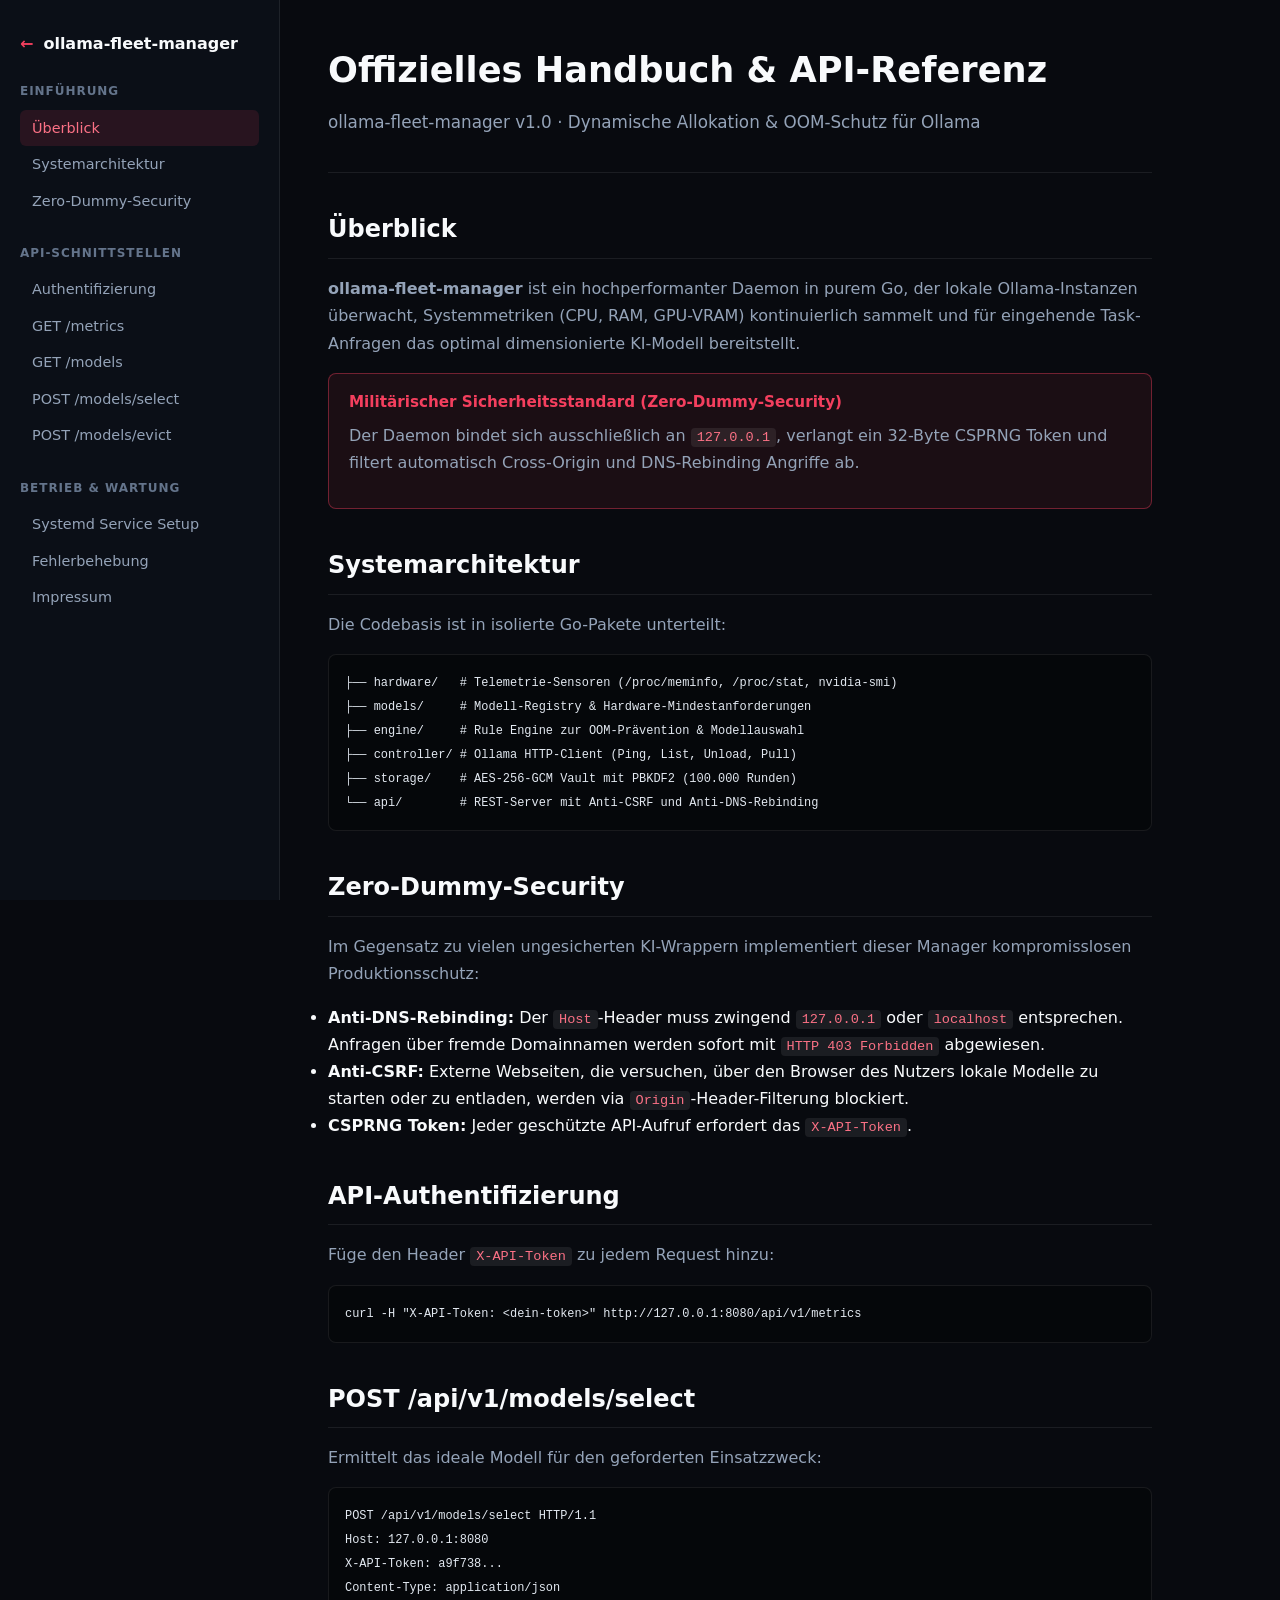
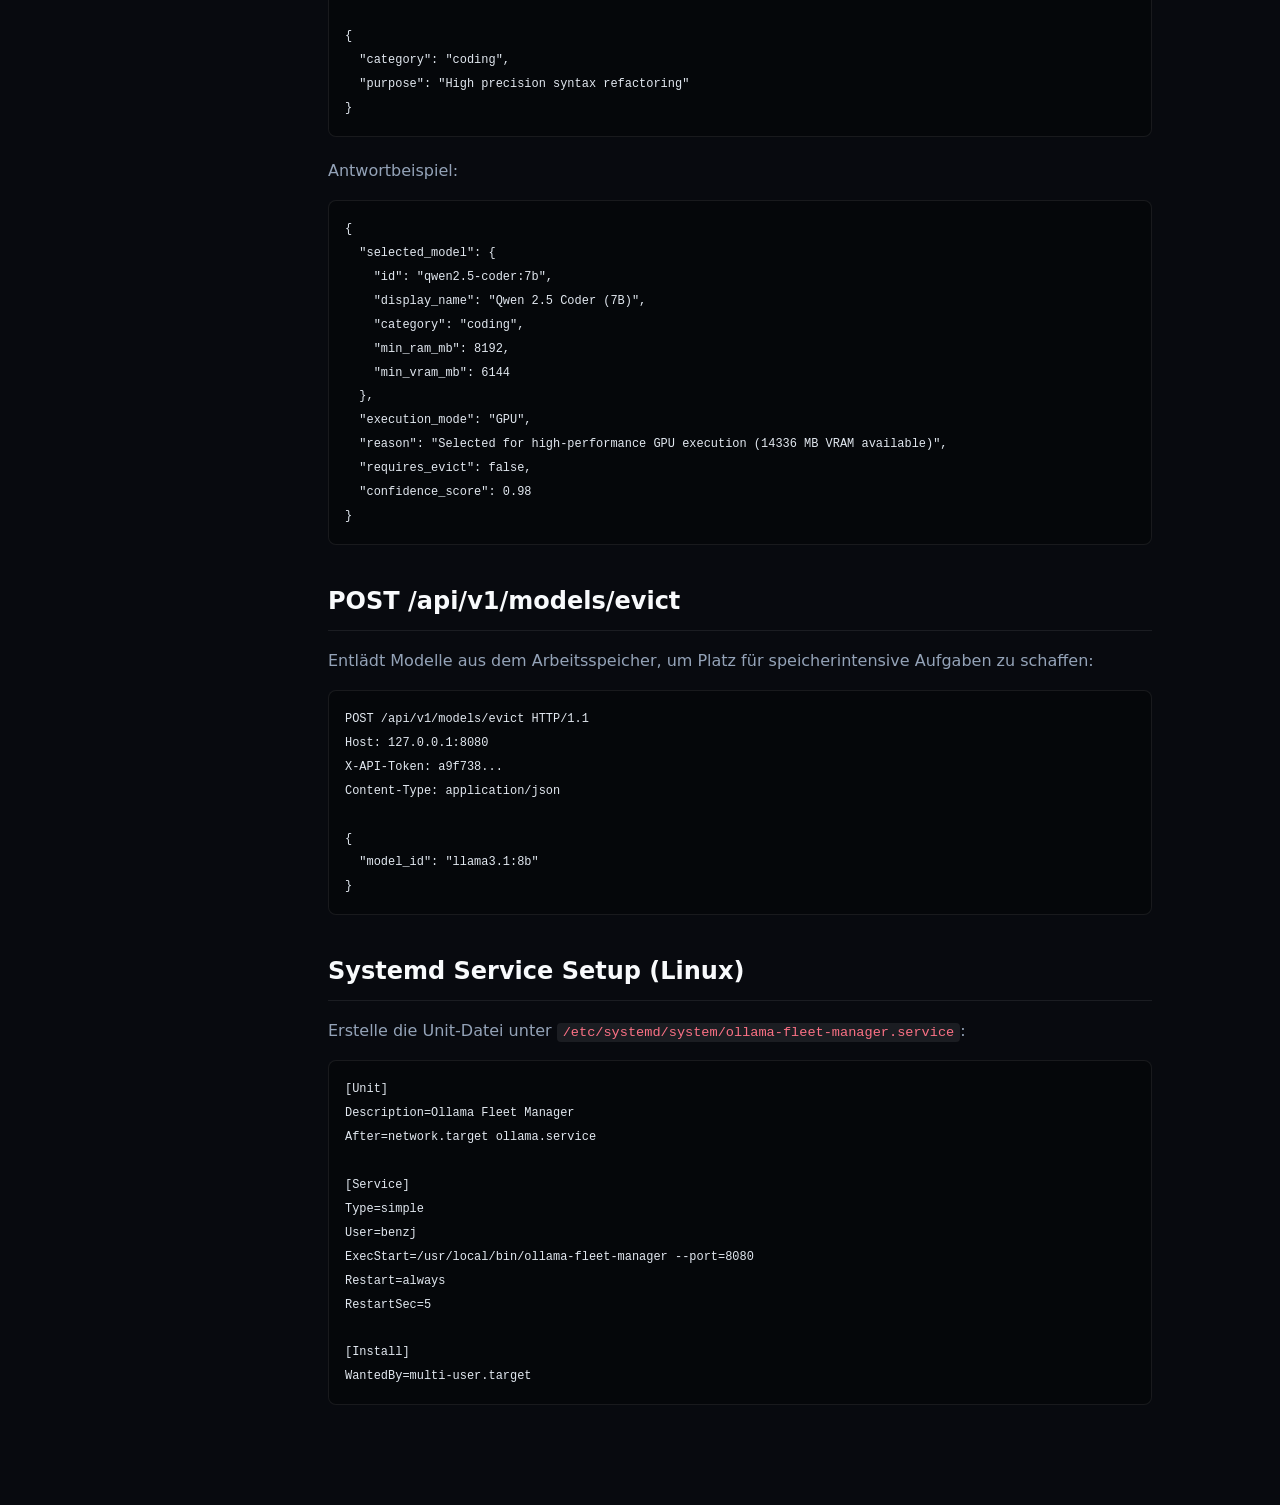
==== wiki/index.html @ 9aa7ca84 "feat(web): initial landing page and web-wiki in cyber rose theme" ====
<!DOCTYPE html>
<html lang="de">
<head>
  <meta charset="UTF-8">
  <meta name="viewport" content="width=device-width, initial-scale=1.0">
  <title>Dokumentation &amp; API-Referenz – ollama-fleet-manager</title>
  <link rel="icon" type="image/svg+xml" href="../favicon.svg">
  <link rel="stylesheet" href="wiki.css">
</head>
<body>

  <div class="wiki-layout">
    <!-- Sidebar -->
    <aside class="wiki-sidebar">
      <a href="../index.html" class="sidebar-brand">
        <span style="color:var(--accent-primary);">←</span>
        <span>ollama-fleet-manager</span>
      </a>

      <div class="sidebar-nav-group">
        <div class="sidebar-heading">Einführung</div>
        <ul class="sidebar-links">
          <li><a href="#uebersicht" class="active">Überblick</a></li>
          <li><a href="#architektur">Systemarchitektur</a></li>
          <li><a href="#security">Zero-Dummy-Security</a></li>
        </ul>
      </div>

      <div class="sidebar-nav-group">
        <div class="sidebar-heading">API-Schnittstellen</div>
        <ul class="sidebar-links">
          <li><a href="#api-auth">Authentifizierung</a></li>
          <li><a href="#api-metrics">GET /metrics</a></li>
          <li><a href="#api-models">GET /models</a></li>
          <li><a href="#api-select">POST /models/select</a></li>
          <li><a href="#api-evict">POST /models/evict</a></li>
        </ul>
      </div>

      <div class="sidebar-nav-group">
        <div class="sidebar-heading">Betrieb &amp; Wartung</div>
        <ul class="sidebar-links">
          <li><a href="#systemd">Systemd Service Setup</a></li>
          <li><a href="#troubleshooting">Fehlerbehebung</a></li>
          <li><a href="https://benzjeremy.github.io/impressum.html">Impressum</a></li>
        </ul>
      </div>
    </aside>

    <!-- Main Wiki Content -->
    <main class="wiki-content">
      <header class="wiki-header">
        <h1 class="wiki-title">Offizielles Handbuch &amp; API-Referenz</h1>
        <p class="wiki-subtitle">ollama-fleet-manager v1.0 · Dynamische Allokation &amp; OOM-Schutz für Ollama</p>
      </header>

      <!-- Overview -->
      <section id="uebersicht">
        <h2>Überblick</h2>
        <p>
          <strong>ollama-fleet-manager</strong> ist ein hochperformanter Daemon in purem Go, der lokale Ollama-Instanzen überwacht, Systemmetriken (CPU, RAM, GPU-VRAM) kontinuierlich sammelt und für eingehende Task-Anfragen das optimal dimensionierte KI-Modell bereitstellt.
        </p>
        <div class="alert-box">
          <h4>Militärischer Sicherheitsstandard (Zero-Dummy-Security)</h4>
          <p>Der Daemon bindet sich ausschließlich an <code>127.0.0.1</code>, verlangt ein 32-Byte CSPRNG Token und filtert automatisch Cross-Origin und DNS-Rebinding Angriffe ab.</p>
        </div>
      </section>

      <!-- Architecture -->
      <section id="architektur">
        <h2>Systemarchitektur</h2>
        <p>Die Codebasis ist in isolierte Go-Pakete unterteilt:</p>
        <pre><code>├── hardware/   # Telemetrie-Sensoren (/proc/meminfo, /proc/stat, nvidia-smi)
├── models/     # Modell-Registry &amp; Hardware-Mindestanforderungen
├── engine/     # Rule Engine zur OOM-Prävention &amp; Modellauswahl
├── controller/ # Ollama HTTP-Client (Ping, List, Unload, Pull)
├── storage/    # AES-256-GCM Vault mit PBKDF2 (100.000 Runden)
└── api/        # REST-Server mit Anti-CSRF und Anti-DNS-Rebinding</code></pre>
      </section>

      <!-- Security -->
      <section id="security">
        <h2>Zero-Dummy-Security</h2>
        <p>
          Im Gegensatz zu vielen ungesicherten KI-Wrappern implementiert dieser Manager kompromisslosen Produktionsschutz:
        </p>
        <ul>
          <li><strong>Anti-DNS-Rebinding:</strong> Der <code>Host</code>-Header muss zwingend <code>127.0.0.1</code> oder <code>localhost</code> entsprechen. Anfragen über fremde Domainnamen werden sofort mit <code>HTTP 403 Forbidden</code> abgewiesen.</li>
          <li><strong>Anti-CSRF:</strong> Externe Webseiten, die versuchen, über den Browser des Nutzers lokale Modelle zu starten oder zu entladen, werden via <code>Origin</code>-Header-Filterung blockiert.</li>
          <li><strong>CSPRNG Token:</strong> Jeder geschützte API-Aufruf erfordert das <code>X-API-Token</code>.</li>
        </ul>
      </section>

      <!-- API Reference -->
      <section id="api-auth">
        <h2>API-Authentifizierung</h2>
        <p>Füge den Header <code>X-API-Token</code> zu jedem Request hinzu:</p>
        <pre><code>curl -H "X-API-Token: &lt;dein-token&gt;" http://127.0.0.1:8080/api/v1/metrics</code></pre>
      </section>

      <section id="api-select">
        <h2>POST /api/v1/models/select</h2>
        <p>Ermittelt das ideale Modell für den geforderten Einsatzzweck:</p>
        <pre><code>POST /api/v1/models/select HTTP/1.1
Host: 127.0.0.1:8080
X-API-Token: a9f738...
Content-Type: application/json

{
  "category": "coding",
  "purpose": "High precision syntax refactoring"
}</code></pre>
        <p>Antwortbeispiel:</p>
        <pre><code>{
  "selected_model": {
    "id": "qwen2.5-coder:7b",
    "display_name": "Qwen 2.5 Coder (7B)",
    "category": "coding",
    "min_ram_mb": 8192,
    "min_vram_mb": 6144
  },
  "execution_mode": "GPU",
  "reason": "Selected for high-performance GPU execution (14336 MB VRAM available)",
  "requires_evict": false,
  "confidence_score": 0.98
}</code></pre>
      </section>

      <section id="api-evict">
        <h2>POST /api/v1/models/evict</h2>
        <p>Entlädt Modelle aus dem Arbeitsspeicher, um Platz für speicherintensive Aufgaben zu schaffen:</p>
        <pre><code>POST /api/v1/models/evict HTTP/1.1
Host: 127.0.0.1:8080
X-API-Token: a9f738...
Content-Type: application/json

{
  "model_id": "llama3.1:8b"
}</code></pre>
      </section>

      <!-- Systemd -->
      <section id="systemd">
        <h2>Systemd Service Setup (Linux)</h2>
        <p>Erstelle die Unit-Datei unter <code>/etc/systemd/system/ollama-fleet-manager.service</code>:</p>
        <pre><code>[Unit]
Description=Ollama Fleet Manager
After=network.target ollama.service

[Service]
Type=simple
User=benzj
ExecStart=/usr/local/bin/ollama-fleet-manager --port=8080
Restart=always
RestartSec=5

[Install]
WantedBy=multi-user.target</code></pre>
      </section>
    </main>
  </div>

</body>
</html>
---- wiki/wiki.css ----
:root {
  --bg-page: #080a0f;
  --bg-surface: #0e121b;
  --bg-card: #141a26;
  --bg-sidebar: #0b0f17;

  --border-subtle: rgba(255, 255, 255, 0.08);
  --border-strong: rgba(255, 255, 255, 0.16);
  --border-accent: rgba(244, 63, 94, 0.4);

  --accent-primary: #f43f5e;
  --accent-secondary: #fb7185;
  --accent-glow: rgba(244, 63, 94, 0.3);

  --text-primary: #f8fafc;
  --text-secondary: #94a3b8;
  --text-muted: #64748b;

  --font-main: -apple-system, BlinkMacSystemFont, "Segoe UI", Roboto, system-ui, sans-serif;
  --font-mono: ui-monospace, SFMono-Regular, Consolas, monospace;
}

* {
  margin: 0;
  padding: 0;
  box-sizing: border-box;
}

body {
  background-color: var(--bg-page);
  color: var(--text-primary);
  font-family: var(--font-main);
  line-height: 1.7;
}

.wiki-layout {
  display: flex;
  min-height: 100vh;
}

.wiki-sidebar {
  width: 280px;
  background: var(--bg-sidebar);
  border-right: 1px solid var(--border-subtle);
  padding: 30px 20px;
  position: sticky;
  top: 0;
  height: 100vh;
  overflow-y: auto;
  flex-shrink: 0;
}

.sidebar-brand {
  display: flex;
  align-items: center;
  gap: 10px;
  margin-bottom: 24px;
  color: var(--text-primary);
  text-decoration: none;
  font-weight: 700;
}

.sidebar-nav-group {
  margin-bottom: 24px;
}

.sidebar-heading {
  font-size: 0.75rem;
  font-weight: 700;
  color: var(--text-muted);
  text-transform: uppercase;
  letter-spacing: 0.08em;
  margin-bottom: 8px;
}

.sidebar-links {
  list-style: none;
}

.sidebar-links a {
  display: block;
  padding: 6px 12px;
  border-radius: 6px;
  color: var(--text-secondary);
  text-decoration: none;
  font-size: 0.9rem;
  transition: all 0.2s;
}

.sidebar-links a:hover, .sidebar-links a.active {
  background: rgba(244, 63, 94, 0.12);
  color: var(--accent-secondary);
}

.wiki-content {
  flex-grow: 1;
  max-width: 920px;
  padding: 40px 48px 80px;
}

.wiki-header {
  border-bottom: 1px solid var(--border-subtle);
  padding-bottom: 20px;
  margin-bottom: 36px;
}

.wiki-title {
  font-size: 2.2rem;
  font-weight: 800;
  margin-bottom: 8px;
}

.wiki-subtitle {
  color: var(--text-secondary);
  font-size: 1.05rem;
}

h2 {
  font-size: 1.5rem;
  font-weight: 700;
  margin: 36px 0 16px;
  padding-bottom: 8px;
  border-bottom: 1px solid var(--border-subtle);
  color: var(--text-primary);
}

h3 {
  font-size: 1.2rem;
  font-weight: 600;
  margin: 24px 0 12px;
  color: var(--accent-secondary);
}

p {
  color: var(--text-secondary);
  margin-bottom: 16px;
}

pre {
  background: #05070a;
  border: 1px solid var(--border-subtle);
  border-radius: 8px;
  padding: 16px;
  font-family: var(--font-mono);
  font-size: 0.88rem;
  color: #e2e8f0;
  overflow-x: auto;
  margin-bottom: 20px;
}

code {
  font-family: var(--font-mono);
  background: rgba(255, 255, 255, 0.08);
  padding: 2px 6px;
  border-radius: 4px;
  font-size: 0.85em;
  color: var(--accent-secondary);
}

pre code {
  background: transparent;
  padding: 0;
  color: inherit;
}

.alert-box {
  background: rgba(244, 63, 94, 0.08);
  border: 1px solid var(--border-accent);
  border-radius: 8px;
  padding: 16px 20px;
  margin-bottom: 20px;
}

.alert-box h4 {
  color: var(--accent-primary);
  margin-bottom: 6px;
  font-size: 0.95rem;
}

@media (max-width: 860px) {
  .wiki-layout {
    flex-direction: column;
  }
  .wiki-sidebar {
    width: 100%;
    height: auto;
    position: static;
  }
  .wiki-content {
    padding: 24px;
  }
}
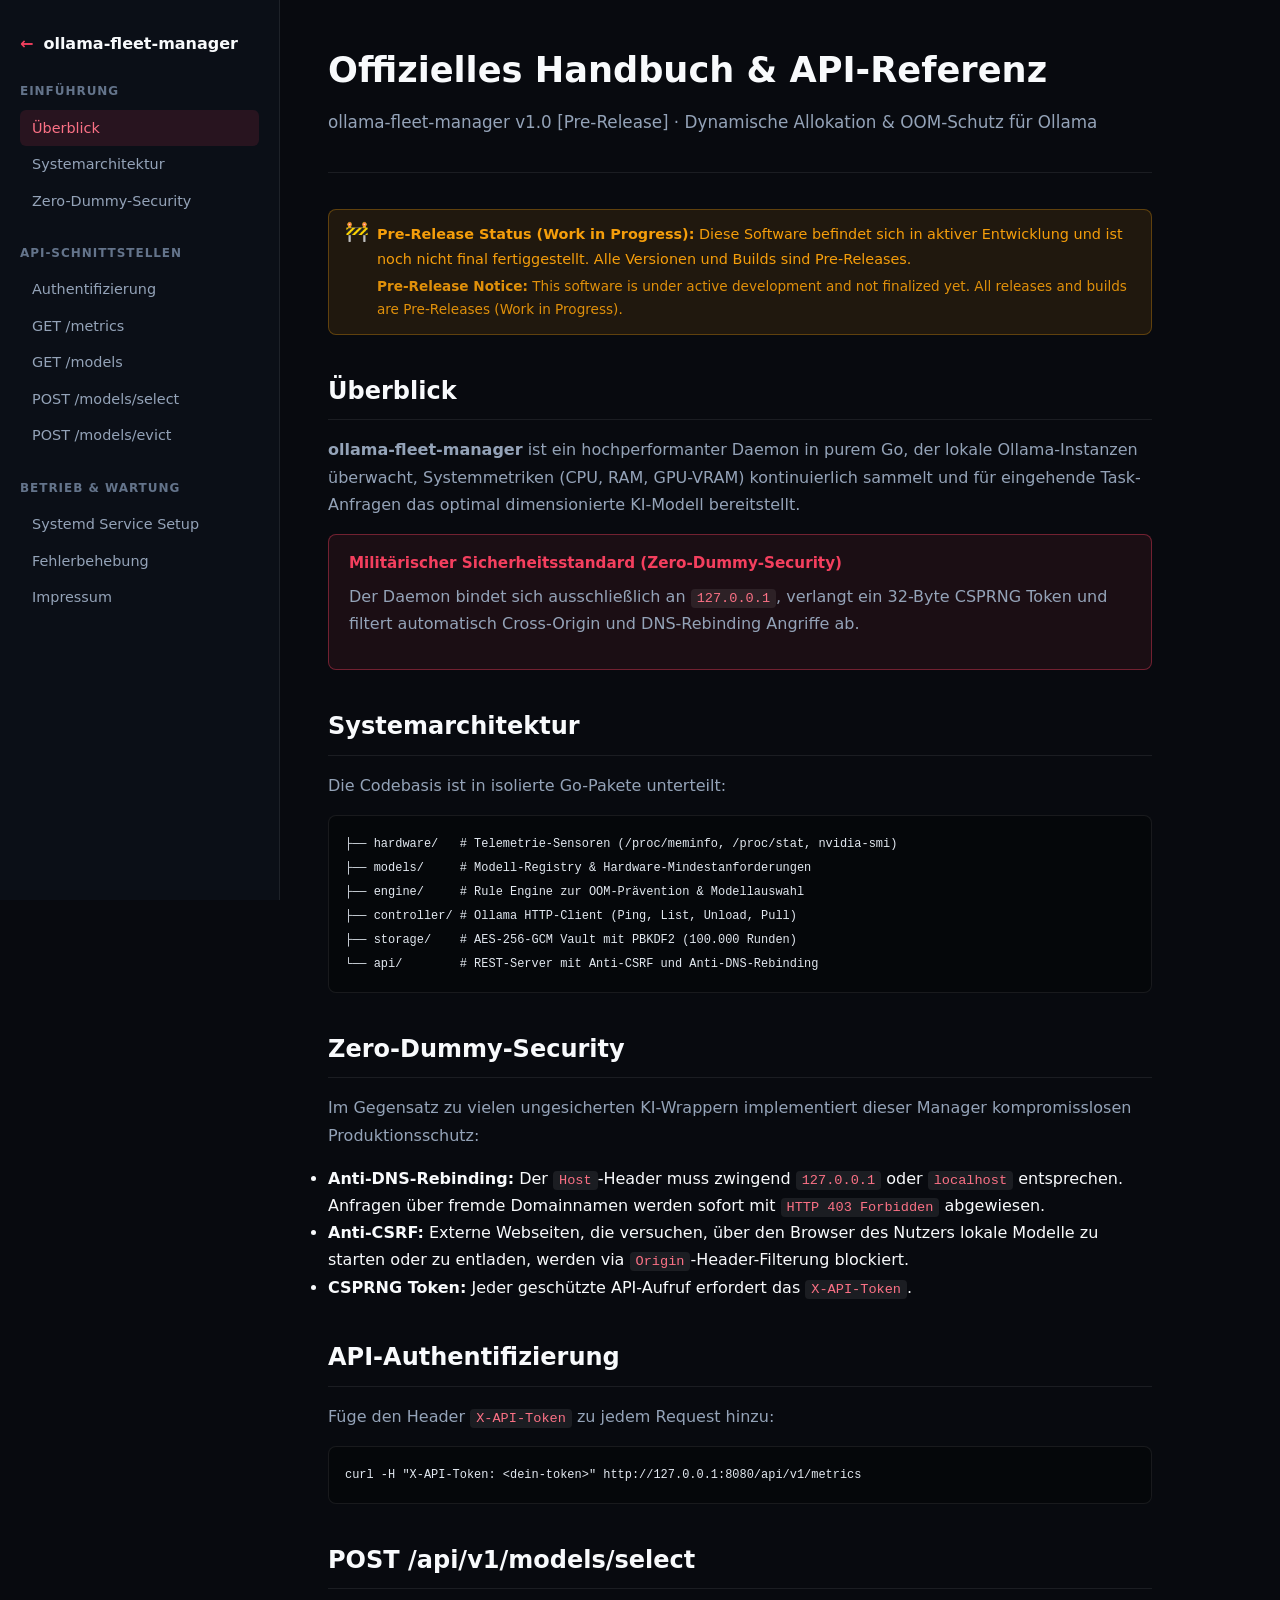
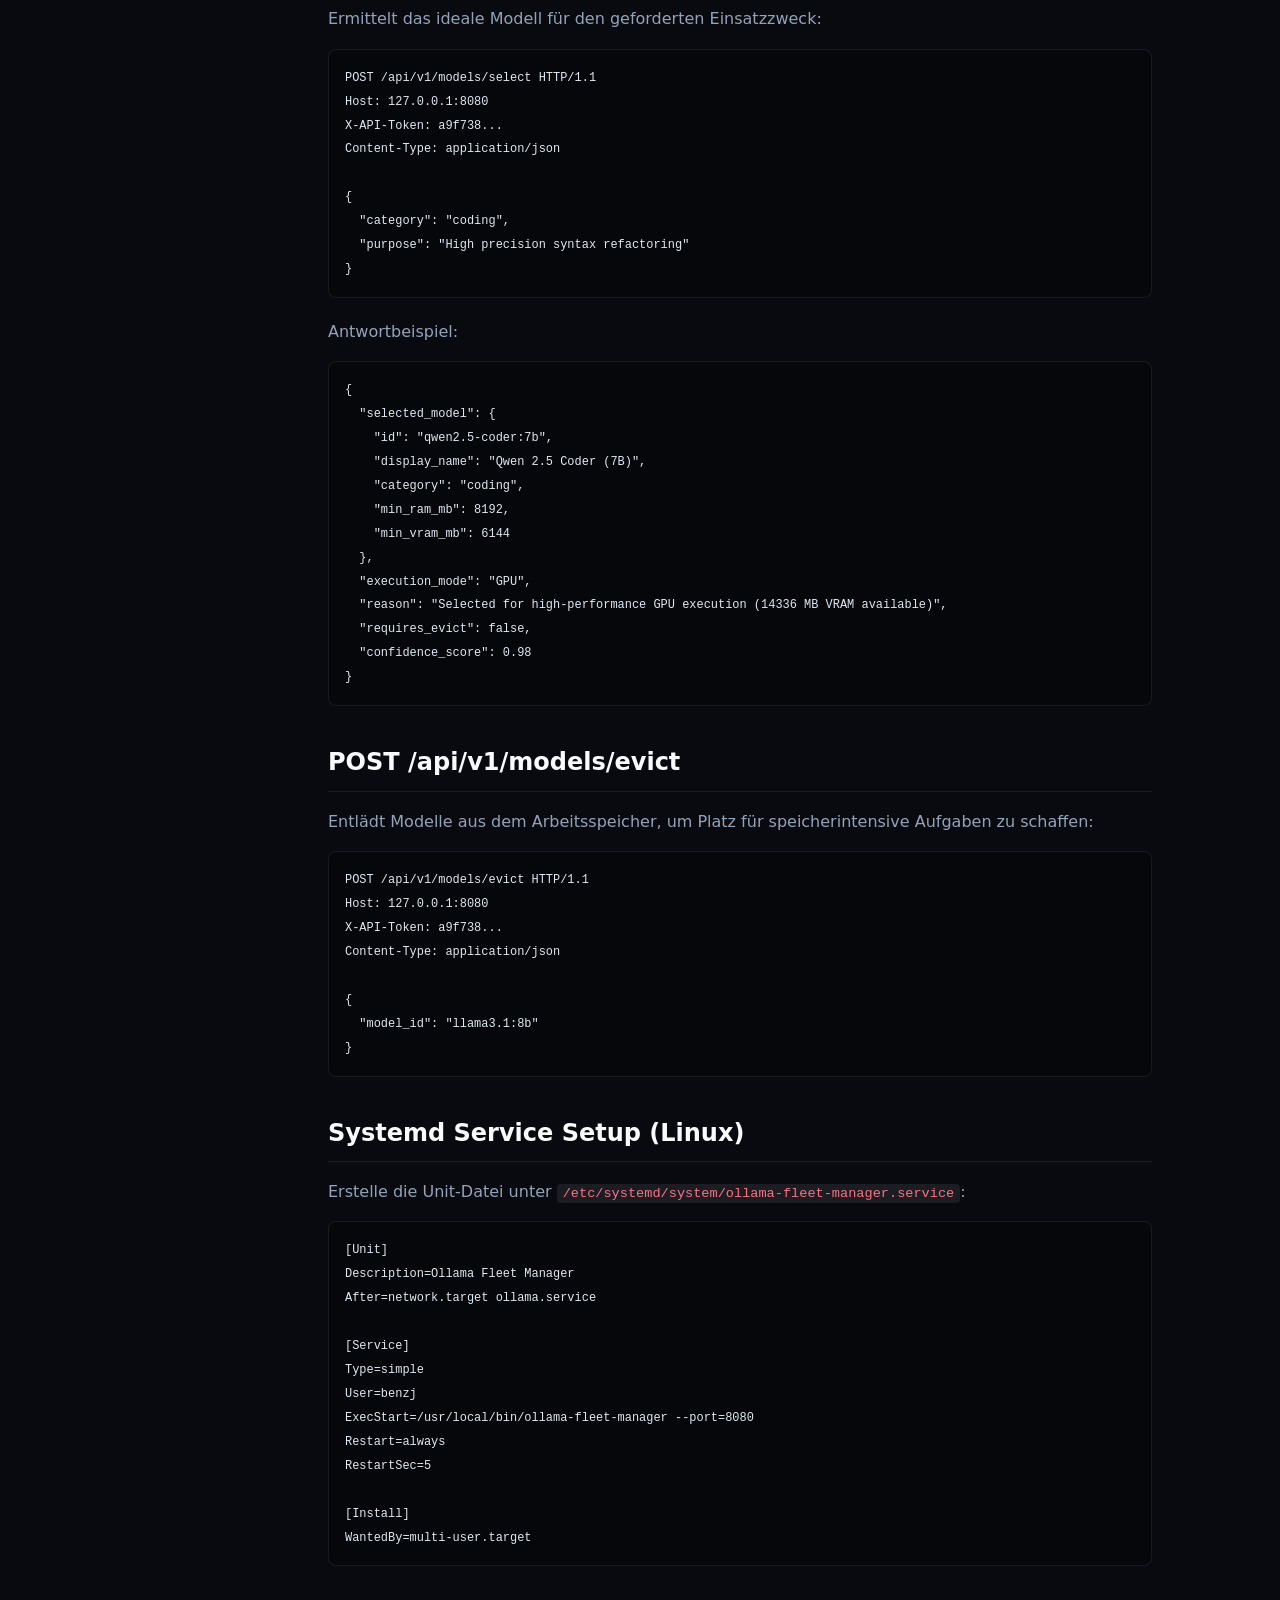
==== commit 187de09d: "feat(web): add pre-release banners and status indicators" ====
--- a/wiki/index.html
+++ b/wiki/index.html
@@ -3,7 +3,7 @@
 <head>
   <meta charset="UTF-8">
   <meta name="viewport" content="width=device-width, initial-scale=1.0">
-  <title>Dokumentation &amp; API-Referenz – ollama-fleet-manager</title>
+  <title>Dokumentation &amp; API-Referenz – ollama-fleet-manager [Pre-Release]</title>
   <link rel="icon" type="image/svg+xml" href="../favicon.svg">
   <link rel="stylesheet" href="wiki.css">
 </head>
@@ -51,8 +51,17 @@
     <main class="wiki-content">
       <header class="wiki-header">
         <h1 class="wiki-title">Offizielles Handbuch &amp; API-Referenz</h1>
-        <p class="wiki-subtitle">ollama-fleet-manager v1.0 · Dynamische Allokation &amp; OOM-Schutz für Ollama</p>
+        <p class="wiki-subtitle">ollama-fleet-manager v1.0 [Pre-Release] · Dynamische Allokation &amp; OOM-Schutz für Ollama</p>
       </header>
+
+      <!-- Pre-Release Notice -->
+      <div style="margin: 1.5rem 0; background: rgba(245, 158, 11, 0.1); border: 1px solid rgba(245, 158, 11, 0.3); border-radius: 8px; padding: 0.75rem 1rem; color: #f59e0b; font-size: 0.9rem; display: flex; align-items: flex-start; gap: 0.5rem; text-align: left;">
+        <span style="font-size: 1.2rem; line-height: 1;">🚧</span>
+        <div>
+          <div><strong>Pre-Release Status (Work in Progress):</strong> Diese Software befindet sich in aktiver Entwicklung und ist noch nicht final fertiggestellt. Alle Versionen und Builds sind Pre-Releases.</div>
+          <div style="margin-top: 0.25rem; font-size: 0.85rem; opacity: 0.9;"><strong>Pre-Release Notice:</strong> This software is under active development and not finalized yet. All releases and builds are Pre-Releases (Work in Progress).</div>
+        </div>
+      </div>
 
       <!-- Overview -->
       <section id="uebersicht">
